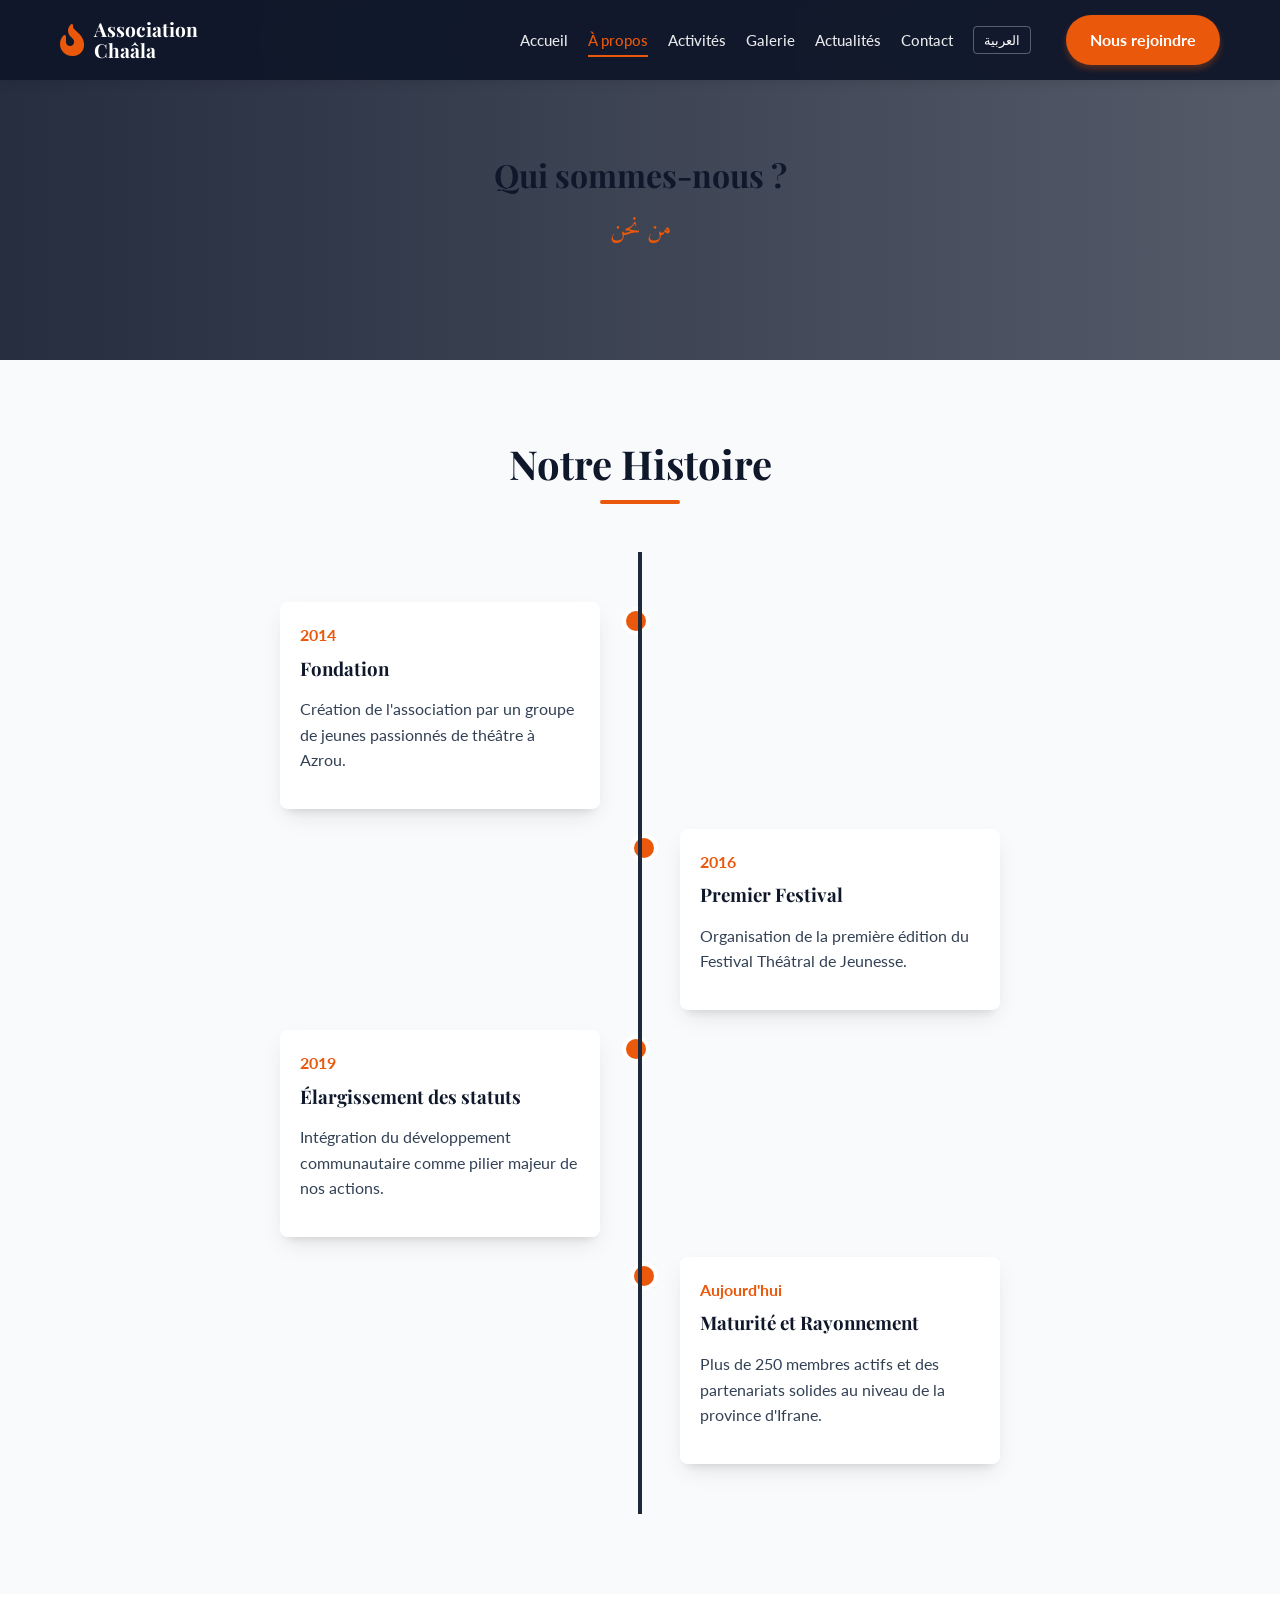
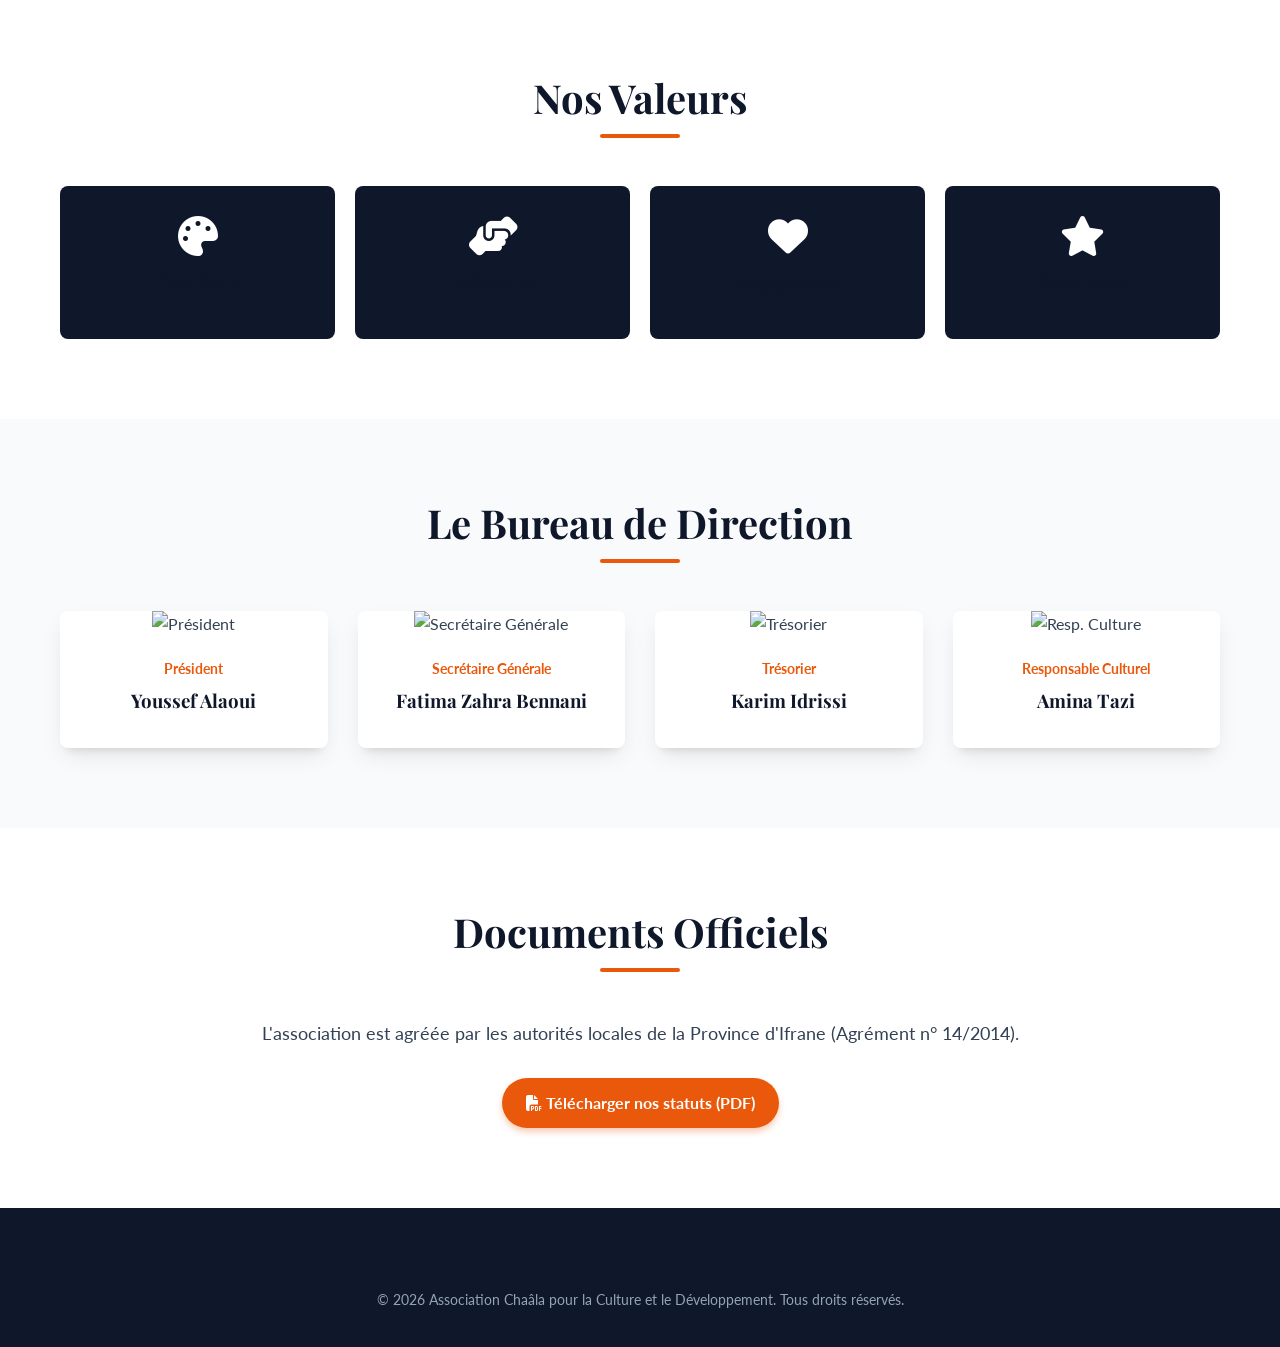
==== about.html @ 46b7f555 "first commit" ====
<!DOCTYPE html>
<html lang="fr" dir="ltr">
<head>
  <meta charset="UTF-8">
  <meta name="viewport" content="width=device-width, initial-scale=1.0">
  <title>À propos - Association Chaâla</title>
  
  <link rel="stylesheet" href="https://cdnjs.cloudflare.com/ajax/libs/font-awesome/6.4.0/css/all.min.css">
  <link rel="stylesheet" href="https://unpkg.com/aos@next/dist/aos.css" />
  <link rel="stylesheet" href="./css/style.css">
  
  <style>
    .page-header {
      height: 40vh;
      background: linear-gradient(to right, rgba(15, 23, 42, 0.9), rgba(15, 23, 42, 0.7)), url('https://images.unsplash.com/photo-1528605105345-5344ea20e269?q=80&w=2070&auto=format&fit=crop') center/cover;
      display: flex;
      align-items: center;
      justify-content: center;
      color: white;
      text-align: center;
      padding-top: 60px;
    }
    
    /* Timeline */
    .timeline {
      position: relative;
      max-width: 800px;
      margin: 0 auto;
      padding: 40px 0;
    }
    .timeline::after {
      content: '';
      position: absolute;
      width: 4px;
      background-color: var(--color-primary-light);
      top: 0; bottom: 0; left: 50%;
      margin-left: -2px;
    }
    .timeline-item {
      padding: 10px 40px;
      position: relative;
      width: 50%;
    }
    .timeline-item::after {
      content: '';
      position: absolute;
      width: 20px; height: 20px;
      right: -10px; top: 15px;
      background-color: var(--color-accent);
      border: 4px solid white;
      border-radius: 50%;
      z-index: 1;
    }
    .timeline-item.left { left: 0; }
    .timeline-item.right { left: 50%; }
    .timeline-item.right::after { left: -10px; }
    .timeline-content {
      padding: 20px;
      background-color: white;
      border-radius: var(--border-radius);
      box-shadow: var(--box-shadow);
    }
    .timeline-date {
      color: var(--color-accent);
      font-weight: bold;
      margin-bottom: 10px;
    }

    /* Values Grid */
    .values-grid {
      display: grid;
      grid-template-columns: repeat(auto-fit, minmax(200px, 1fr));
      gap: 20px;
    }
    .value-card {
      background: var(--color-primary);
      color: white;
      padding: 30px;
      text-align: center;
      border-radius: var(--border-radius);
      transition: var(--transition);
    }
    .value-card:hover {
      background: var(--color-accent);
      transform: translateY(-5px);
    }
    .value-card i {
      font-size: 2.5rem;
      margin-bottom: 15px;
    }

    /* Team Grid */
    .team-grid {
      display: grid;
      grid-template-columns: repeat(auto-fit, minmax(250px, 1fr));
      gap: 30px;
    }
    .team-member {
      background: white;
      border-radius: var(--border-radius);
      overflow: hidden;
      box-shadow: var(--box-shadow);
      text-align: center;
    }
    .team-photo {
      width: 100%;
      height: 250px;
      object-fit: cover;
    }
    .team-info {
      padding: 20px;
    }
    .team-role {
      color: var(--color-accent);
      font-size: 0.9rem;
      font-weight: bold;
      margin-bottom: 10px;
    }
    
    /* Responsive Timeline */
    @media (max-width: 768px) {
      .timeline::after { left: 31px; }
      .timeline-item { width: 100%; padding-left: 70px; padding-right: 25px; }
      .timeline-item.left::after, .timeline-item.right::after { left: 21px; }
      .timeline-item.right { left: 0; }
    }
  </style>
</head>
<body>

  <!-- Header -->
  <header class="header">
    <div class="container nav-container">
      <div class="logo-container">
        <i class="fa-solid fa-fire-flame-curved logo-icon"></i>
        <div class="logo-text">Association<br>Chaâla</div>
      </div>
      <nav class="nav-menu">
        <a href="index.html" class="nav-link">Accueil</a>
        <a href="about.html" class="nav-link active">À propos</a>
        <a href="activities.html" class="nav-link">Activités</a>
        <a href="gallery.html" class="nav-link">Galerie</a>
        <a href="news.html" class="nav-link">Actualités</a>
        <a href="contact.html" class="nav-link">Contact</a>
        <button class="lang-switch">العربية</button>
        <a href="join.html" class="btn btn-primary" style="margin-left: 15px;">Nous rejoindre</a>
      </nav>
      <button class="hamburger"><i class="fa-solid fa-bars"></i></button>
    </div>
  </header>

  <!-- Page Header -->
  <div class="page-header">
    <div class="container" data-aos="fade-up">
      <h1>Qui sommes-nous ?</h1>
      <p style="font-family: var(--font-heading-ar); color: var(--color-accent); font-size: 1.5rem;">من نحن</p>
    </div>
  </div>

  <!-- History Section -->
  <section class="section">
    <div class="container">
      <h2 class="section-title" data-aos="fade-up">Notre Histoire</h2>
      <div class="timeline">
        <div class="timeline-item left" data-aos="fade-right">
          <div class="timeline-content">
            <div class="timeline-date">2014</div>
            <h3>Fondation</h3>
            <p>Création de l'association par un groupe de jeunes passionnés de théâtre à Azrou.</p>
          </div>
        </div>
        <div class="timeline-item right" data-aos="fade-left">
          <div class="timeline-content">
            <div class="timeline-date">2016</div>
            <h3>Premier Festival</h3>
            <p>Organisation de la première édition du Festival Théâtral de Jeunesse.</p>
          </div>
        </div>
        <div class="timeline-item left" data-aos="fade-right">
          <div class="timeline-content">
            <div class="timeline-date">2019</div>
            <h3>Élargissement des statuts</h3>
            <p>Intégration du développement communautaire comme pilier majeur de nos actions.</p>
          </div>
        </div>
        <div class="timeline-item right" data-aos="fade-left">
          <div class="timeline-content">
            <div class="timeline-date">Aujourd'hui</div>
            <h3>Maturité et Rayonnement</h3>
            <p>Plus de 250 membres actifs et des partenariats solides au niveau de la province d'Ifrane.</p>
          </div>
        </div>
      </div>
    </div>
  </section>

  <!-- Values Section -->
  <section class="section" style="background-color: white;">
    <div class="container">
      <h2 class="section-title" data-aos="fade-up">Nos Valeurs</h2>
      <div class="values-grid">
        <div class="value-card" data-aos="zoom-in" data-aos-delay="100">
          <i class="fa-solid fa-palette"></i>
          <h3>Créativité</h3>
        </div>
        <div class="value-card" data-aos="zoom-in" data-aos-delay="200">
          <i class="fa-solid fa-handshake-angle"></i>
          <h3>Solidarité</h3>
        </div>
        <div class="value-card" data-aos="zoom-in" data-aos-delay="300">
          <i class="fa-solid fa-heart"></i>
          <h3>Engagement</h3>
        </div>
        <div class="value-card" data-aos="zoom-in" data-aos-delay="400">
          <i class="fa-solid fa-star"></i>
          <h3>Excellence</h3>
        </div>
      </div>
    </div>
  </section>

  <!-- Team Section -->
  <section class="section">
    <div class="container">
      <h2 class="section-title" data-aos="fade-up">Le Bureau de Direction</h2>
      <div class="team-grid">
        <div class="team-member" data-aos="fade-up" data-aos-delay="100">
          <img src="https://images.unsplash.com/photo-1507003211169-0a1dd7228f2d?w=400&q=80" alt="Président" class="team-photo">
          <div class="team-info">
            <div class="team-role">Président</div>
            <h3>Youssef Alaoui</h3>
          </div>
        </div>
        <div class="team-member" data-aos="fade-up" data-aos-delay="200">
          <img src="https://images.unsplash.com/photo-1494790108377-be9c29b29330?w=400&q=80" alt="Secrétaire Générale" class="team-photo">
          <div class="team-info">
            <div class="team-role">Secrétaire Générale</div>
            <h3>Fatima Zahra Bennani</h3>
          </div>
        </div>
        <div class="team-member" data-aos="fade-up" data-aos-delay="300">
          <img src="https://images.unsplash.com/photo-1500648767791-00dcc994a43e?w=400&q=80" alt="Trésorier" class="team-photo">
          <div class="team-info">
            <div class="team-role">Trésorier</div>
            <h3>Karim Idrissi</h3>
          </div>
        </div>
        <div class="team-member" data-aos="fade-up" data-aos-delay="400">
          <img src="https://images.unsplash.com/photo-1438761681033-6461ffad8d80?w=400&q=80" alt="Resp. Culture" class="team-photo">
          <div class="team-info">
            <div class="team-role">Responsable Culturel</div>
            <h3>Amina Tazi</h3>
          </div>
        </div>
      </div>
    </div>
  </section>

  <!-- Documents Section -->
  <section class="section" style="background-color: white;">
    <div class="container" style="text-align: center;">
      <h2 class="section-title" data-aos="fade-up">Documents Officiels</h2>
      <p style="margin-bottom: 30px; font-size: 1.1rem;">L'association est agréée par les autorités locales de la Province d'Ifrane (Agrément n° 14/2014).</p>
      <a href="#" class="btn btn-primary"><i class="fa-solid fa-file-pdf"></i> Télécharger nos statuts (PDF)</a>
    </div>
  </section>

  <!-- Footer -->
  <footer class="footer">
    <div class="container">
      <div class="footer-bottom" style="border-top: none;">
        <p>&copy; 2026 Association Chaâla pour la Culture et le Développement. Tous droits réservés.</p>
      </div>
    </div>
  </footer>

  <script src="https://unpkg.com/aos@next/dist/aos.js"></script>
  <script src="./js/main.js"></script>
</body>
</html>
---- css/style.css ----
@import url('https://fonts.googleapis.com/css2?family=Amiri:wght@400;700&family=Lato:wght@300;400;700&family=Noto+Kufi+Arabic:wght@300;400;600;700&family=Playfair+Display:ital,wght@0,400;0,600;0,700;1,400&display=swap');

:root {
  /* Colors */
  --color-primary: #0f172a; /* Night Blue */
  --color-primary-light: #1e293b;
  --color-accent: #ea580c; /* Flame Orange */
  --color-accent-hover: #c2410c;
  --color-text: #334155;
  --color-text-light: #64748b;
  --color-bg: #f8fafc;
  --color-white: #ffffff;
  
  /* Fonts */
  --font-heading-fr: 'Playfair Display', serif;
  --font-body-fr: 'Lato', sans-serif;
  --font-heading-ar: 'Amiri', serif;
  --font-body-ar: 'Noto Kufi Arabic', sans-serif;
  
  /* Utilities */
  --transition: all 0.3s cubic-bezier(0.4, 0, 0.2, 1);
  --border-radius: 8px;
  --box-shadow: 0 10px 25px -5px rgba(0, 0, 0, 0.1), 0 8px 10px -6px rgba(0, 0, 0, 0.1);
}

/* Base Styles */
* {
  margin: 0;
  padding: 0;
  box-sizing: border-box;
}

html {
  scroll-behavior: smooth;
  font-size: 16px;
}

body {
  font-family: var(--font-body-fr);
  color: var(--color-text);
  background-color: var(--color-bg);
  line-height: 1.6;
  overflow-x: hidden;
}

/* Typography */
h1, h2, h3, h4, h5, h6 {
  font-family: var(--font-heading-fr);
  color: var(--color-primary);
  line-height: 1.2;
  margin-bottom: 1rem;
}

p {
  margin-bottom: 1rem;
}

a {
  text-decoration: none;
  color: inherit;
  transition: var(--transition);
}

ul {
  list-style: none;
}

/* Arabic Support */
[dir="rtl"] {
  font-family: var(--font-body-ar);
}

[dir="rtl"] h1, [dir="rtl"] h2, [dir="rtl"] h3, [dir="rtl"] h4, [dir="rtl"] h5, [dir="rtl"] h6 {
  font-family: var(--font-heading-ar);
}

/* Layout Utilities */
.container {
  width: 100%;
  max-width: 1200px;
  margin: 0 auto;
  padding: 0 20px;
}

.section {
  padding: 80px 0;
}

.section-title {
  text-align: center;
  margin-bottom: 3rem;
  font-size: 2.5rem;
  position: relative;
  padding-bottom: 1rem;
}

.section-title::after {
  content: '';
  position: absolute;
  bottom: 0;
  left: 50%;
  transform: translateX(-50%);
  width: 80px;
  height: 4px;
  background-color: var(--color-accent);
  border-radius: 2px;
}

[dir="rtl"] .section-title::after {
  right: 50%;
  left: auto;
  transform: translateX(50%);
}

/* Buttons */
.btn {
  display: inline-block;
  padding: 12px 24px;
  border-radius: 30px;
  font-weight: 700;
  cursor: pointer;
  border: none;
  transition: var(--transition);
  text-align: center;
  font-family: inherit;
}

.btn-primary {
  background-color: var(--color-accent);
  color: var(--color-white);
  box-shadow: 0 4px 6px rgba(234, 88, 12, 0.3);
}

.btn-primary:hover {
  background-color: var(--color-accent-hover);
  transform: translateY(-2px);
  box-shadow: 0 6px 12px rgba(234, 88, 12, 0.4);
}

.btn-outline {
  background-color: transparent;
  color: var(--color-white);
  border: 2px solid var(--color-white);
}

.btn-outline:hover {
  background-color: var(--color-white);
  color: var(--color-primary);
}

/* Header & Navbar */
.header {
  position: fixed;
  top: 0;
  left: 0;
  width: 100%;
  z-index: 1000;
  background-color: rgba(15, 23, 42, 0.95);
  backdrop-filter: blur(10px);
  transition: var(--transition);
  padding: 15px 0;
  box-shadow: 0 2px 10px rgba(0, 0, 0, 0.1);
}

.header.scrolled {
  padding: 10px 0;
}

.nav-container {
  display: flex;
  justify-content: space-between;
  align-items: center;
}

.logo-container {
  display: flex;
  align-items: center;
  gap: 10px;
  color: var(--color-white);
}

.logo-icon {
  font-size: 2rem;
  color: var(--color-accent);
}

.logo-text {
  font-family: var(--font-heading-fr);
  font-size: 1.2rem;
  font-weight: 700;
  line-height: 1.1;
}

[dir="rtl"] .logo-text {
  font-family: var(--font-heading-ar);
}

.nav-menu {
  display: flex;
  align-items: center;
  gap: 20px;
}

.nav-link {
  color: var(--color-white);
  font-weight: 500;
  font-size: 0.95rem;
  position: relative;
  opacity: 0.9;
}

.nav-link:hover, .nav-link.active {
  color: var(--color-accent);
  opacity: 1;
}

.nav-link::after {
  content: '';
  position: absolute;
  bottom: -5px;
  left: 0;
  width: 0;
  height: 2px;
  background-color: var(--color-accent);
  transition: var(--transition);
}

.nav-link:hover::after, .nav-link.active::after {
  width: 100%;
}

[dir="rtl"] .nav-link::after {
  right: 0;
  left: auto;
}

.lang-switch {
  cursor: pointer;
  background: none;
  border: 1px solid rgba(255, 255, 255, 0.3);
  color: var(--color-white);
  padding: 5px 10px;
  border-radius: 4px;
  font-family: inherit;
  transition: var(--transition);
}

.lang-switch:hover {
  background-color: rgba(255, 255, 255, 0.1);
  border-color: var(--color-white);
}

.hamburger {
  display: none;
  cursor: pointer;
  background: none;
  border: none;
  color: var(--color-white);
  font-size: 1.5rem;
}

/* Footer */
.footer {
  background-color: var(--color-primary);
  color: var(--color-white);
  padding: 60px 0 20px;
}

.footer-grid {
  display: grid;
  grid-template-columns: repeat(auto-fit, minmax(250px, 1fr));
  gap: 40px;
  margin-bottom: 40px;
}

.footer-col h3 {
  color: var(--color-white);
  font-size: 1.2rem;
  margin-bottom: 20px;
  position: relative;
  padding-bottom: 10px;
}

.footer-col h3::after {
  content: '';
  position: absolute;
  bottom: 0;
  left: 0;
  width: 40px;
  height: 2px;
  background-color: var(--color-accent);
}

[dir="rtl"] .footer-col h3::after {
  right: 0;
  left: auto;
}

.footer-links li {
  margin-bottom: 10px;
}

.footer-links a {
  color: #cbd5e1;
  transition: var(--transition);
}

.footer-links a:hover {
  color: var(--color-accent);
  padding-left: 5px;
}

[dir="rtl"] .footer-links a:hover {
  padding-left: 0;
  padding-right: 5px;
}

.social-icons {
  display: flex;
  gap: 15px;
  margin-top: 20px;
}

.social-icon {
  display: flex;
  align-items: center;
  justify-content: center;
  width: 40px;
  height: 40px;
  background-color: rgba(255, 255, 255, 0.1);
  border-radius: 50%;
  color: var(--color-white);
  transition: var(--transition);
}

.social-icon:hover {
  background-color: var(--color-accent);
  transform: translateY(-3px);
}

.footer-bottom {
  text-align: center;
  padding-top: 20px;
  border-top: 1px solid rgba(255, 255, 255, 0.1);
  color: #94a3b8;
  font-size: 0.9rem;
}

/* Responsive */
@media (max-width: 992px) {
  .nav-menu {
    position: fixed;
    top: 0;
    left: -100%;
    width: 80%;
    height: 100vh;
    background-color: var(--color-primary);
    flex-direction: column;
    justify-content: center;
    transition: var(--transition);
    box-shadow: 5px 0 15px rgba(0, 0, 0, 0.2);
  }
  
  [dir="rtl"] .nav-menu {
    left: auto;
    right: -100%;
    box-shadow: -5px 0 15px rgba(0, 0, 0, 0.2);
  }

  .nav-menu.active {
    left: 0;
  }
  
  [dir="rtl"] .nav-menu.active {
    right: 0;
  }

  .hamburger {
    display: block;
    z-index: 1001;
  }
}
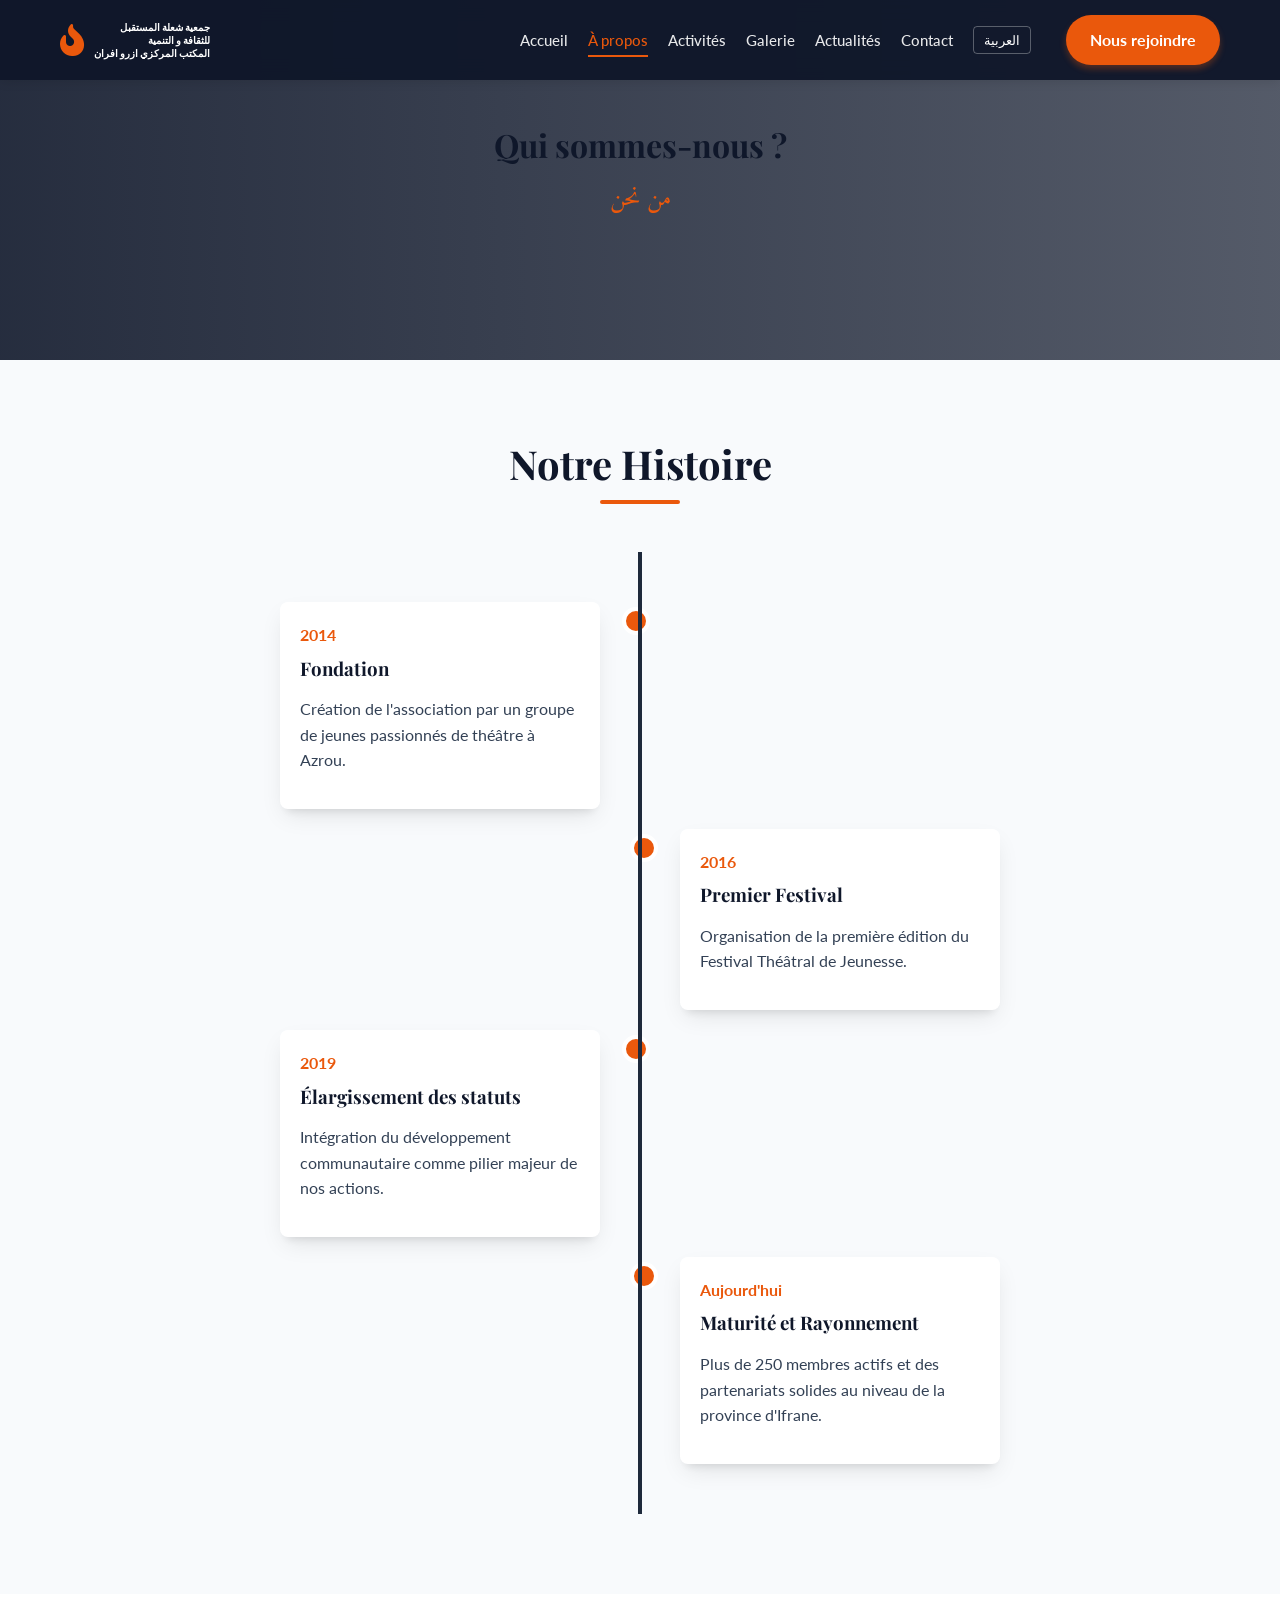
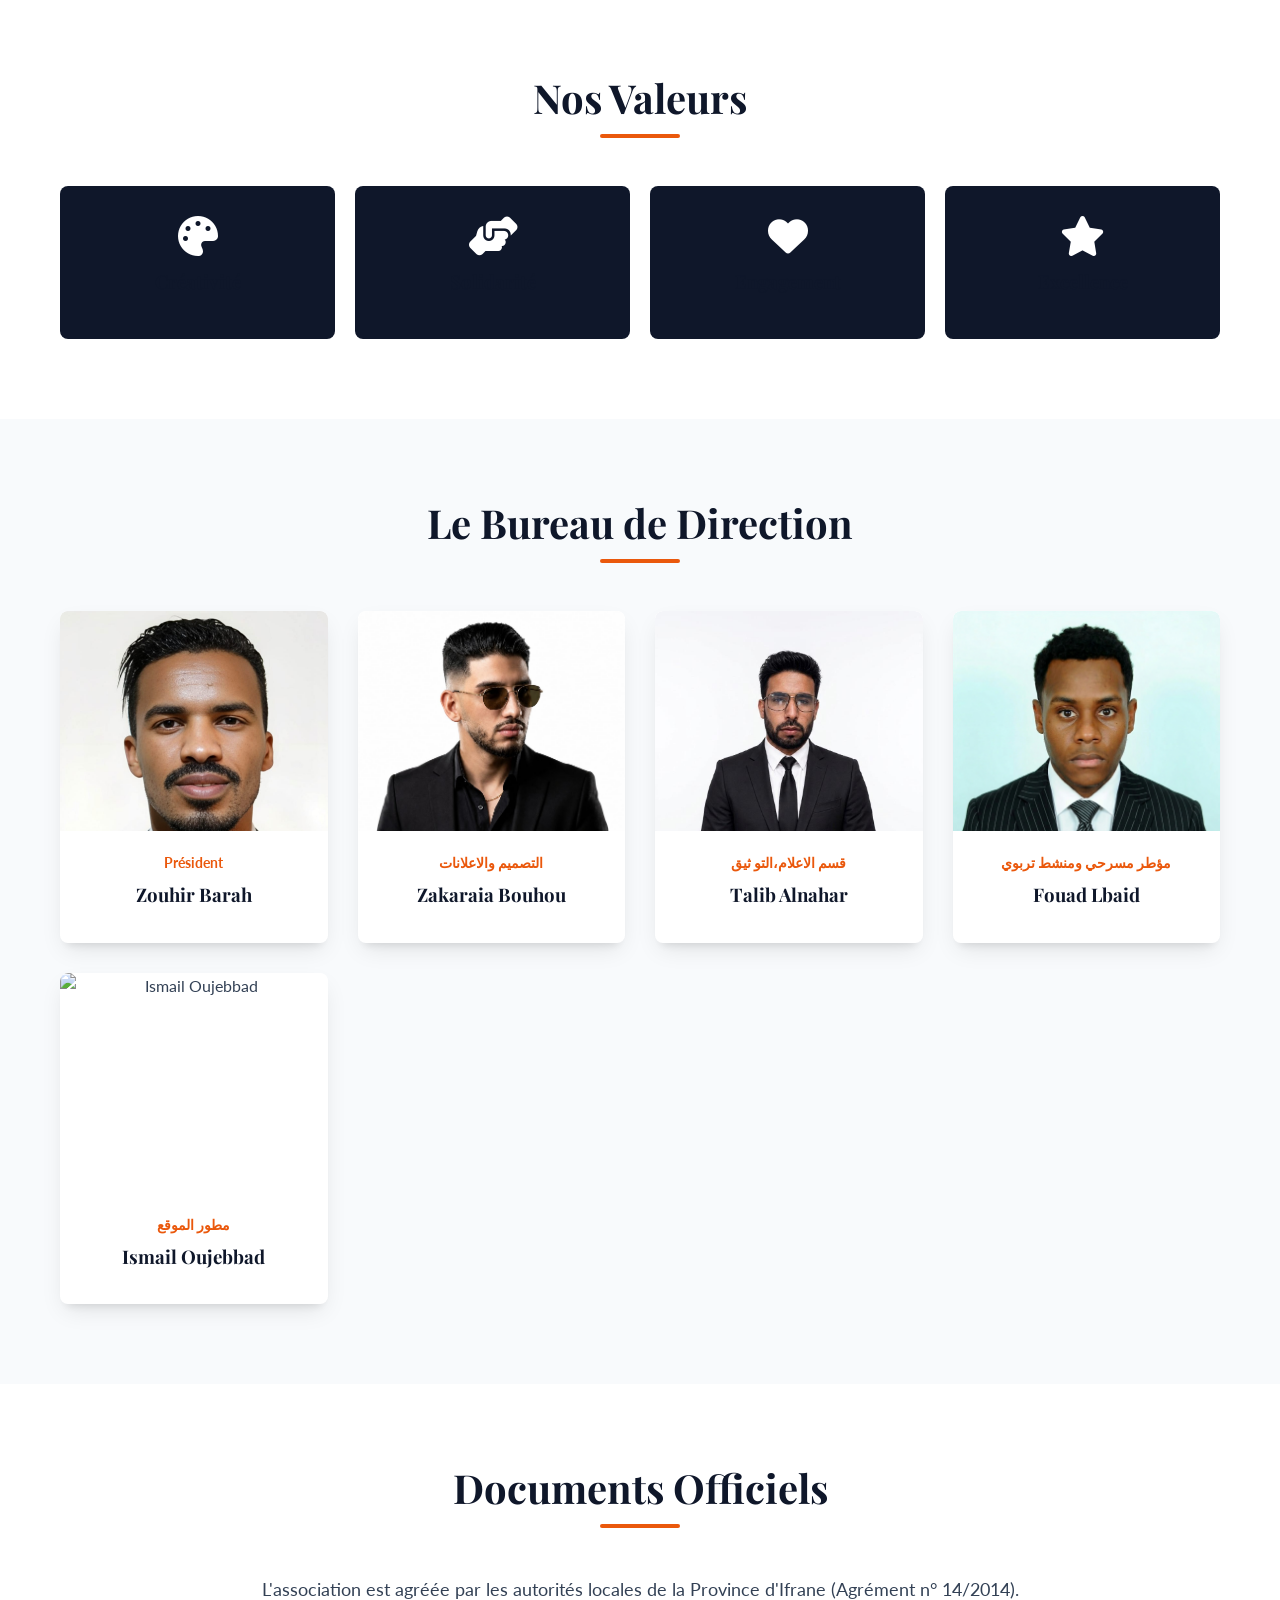
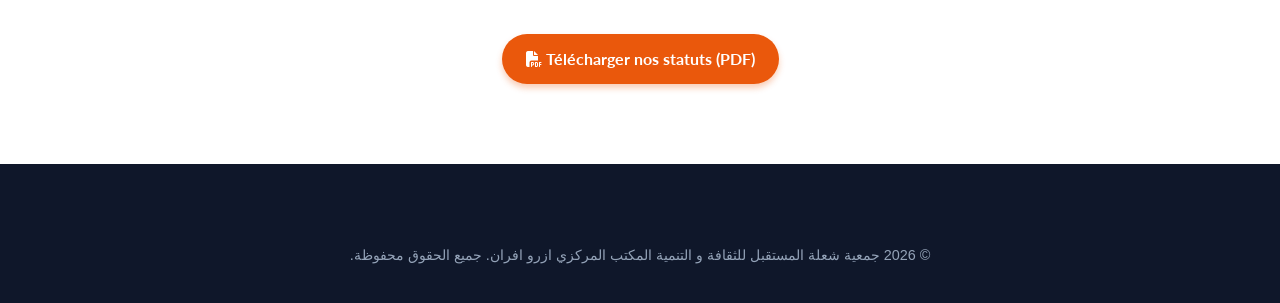
==== commit 33a32dae: "Site complet - photos, galerie, actualités, membres" ====
--- a/about.html
+++ b/about.html
@@ -3,22 +3,20 @@
 <head>
   <meta charset="UTF-8">
   <meta name="viewport" content="width=device-width, initial-scale=1.0">
-  <title>À propos - Association Chaâla</title>
+  <title>من نحن - جمعية شعلة المستقبل للثقافة و التنمية المكتب المركزي ازرو افران</title>
   
   <link rel="stylesheet" href="https://cdnjs.cloudflare.com/ajax/libs/font-awesome/6.4.0/css/all.min.css">
   <link rel="stylesheet" href="https://unpkg.com/aos@next/dist/aos.css" />
   <link rel="stylesheet" href="./css/style.css">
-  
   <style>
     .page-header {
       height: 40vh;
-      background: linear-gradient(to right, rgba(15, 23, 42, 0.9), rgba(15, 23, 42, 0.7)), url('https://images.unsplash.com/photo-1528605105345-5344ea20e269?q=80&w=2070&auto=format&fit=crop') center/cover;
+      background: linear-gradient(to right, rgba(15, 23, 42, 0.9), rgba(15, 23, 42, 0.7)), url('https://images.unsplash.com/photo-1522071820081-009f0129c71c?q=80&w=2070&auto=format&fit=crop') center/cover;
       display: flex;
       align-items: center;
       justify-content: center;
       color: white;
       text-align: center;
-      padding-top: 60px;
     }
     
     /* Timeline */
@@ -27,13 +25,16 @@
       max-width: 800px;
       margin: 0 auto;
       padding: 40px 0;
+      overflow: hidden;
     }
     .timeline::after {
       content: '';
       position: absolute;
       width: 4px;
       background-color: var(--color-primary-light);
-      top: 0; bottom: 0; left: 50%;
+      top: 0;
+      height: 100%;
+      left: 50%;
       margin-left: -2px;
     }
     .timeline-item {
@@ -116,14 +117,30 @@
       font-weight: bold;
       margin-bottom: 10px;
     }
-    
-    /* Responsive Timeline */
     @media (max-width: 768px) {
       .timeline::after { left: 31px; }
       .timeline-item { width: 100%; padding-left: 70px; padding-right: 25px; }
       .timeline-item.left::after, .timeline-item.right::after { left: 21px; }
       .timeline-item.right { left: 0; }
     }
+.avatar {
+  width: 100%;
+  height: 250px;
+  border-radius: 50%;
+  display: flex;
+  align-items: center;
+  justify-content: center;
+  color: #fff;
+  font-size: 4rem;
+  font-weight: bold;
+  text-transform: uppercase;
+}
+.avatar-zb, .avatar-ta, .avatar-fl {
+  background: linear-gradient(135deg, #FF6B00, #ff9a00);
+}
+.avatar-zb2 {
+  background: linear-gradient(135deg, #e63900, #ff6b00);
+}
   </style>
 </head>
 <body>
@@ -133,7 +150,7 @@
     <div class="container nav-container">
       <div class="logo-container">
         <i class="fa-solid fa-fire-flame-curved logo-icon"></i>
-        <div class="logo-text">Association<br>Chaâla</div>
+        <div class="logo-text" dir="rtl" style="font-size:0.62rem;line-height:1.35;">جمعية شعلة المستقبل<br>للثقافة و التنمية<br>المكتب المركزي ازرو افران</div>
       </div>
       <nav class="nav-menu">
         <a href="index.html" class="nav-link">Accueil</a>
@@ -225,31 +242,54 @@
       <h2 class="section-title" data-aos="fade-up">Le Bureau de Direction</h2>
       <div class="team-grid">
         <div class="team-member" data-aos="fade-up" data-aos-delay="100">
-          <img src="https://images.unsplash.com/photo-1507003211169-0a1dd7228f2d?w=400&q=80" alt="Président" class="team-photo">
+  <div style="width:100%; height:220px; overflow:hidden; border-radius:8px 8px 0 0; background:#eee;">
+    <img src="images/Nouveau dossier/zouhir.jpg.jpeg"
+         alt="Zouhir Barah" 
+         style="width:100%; height:220px; object-fit:cover; object-position:top center; display:block; max-width:100%;">
+  </div>
+  <div class="team-info">
+    <div class="team-role">Président</div>
+    <h3>Zouhir Barah</h3>
+  </div>
+</div>
+        <div class="team-member" data-aos="fade-up" data-aos-delay="200">
+          <div style="width:100%; height:220px; overflow:hidden; border-radius:8px 8px 0 0;">
+  <img src="./images/Nouveau dossier/Zakaria.jpg.jpeg" alt="Zakaraia Bouhou"
+       style="width:100%; height:100%; object-fit:cover; object-position:center top; display:block;">
+</div>
           <div class="team-info">
-            <div class="team-role">Président</div>
-            <h3>Youssef Alaoui</h3>
-          </div>
-        </div>
-        <div class="team-member" data-aos="fade-up" data-aos-delay="200">
-          <img src="https://images.unsplash.com/photo-1494790108377-be9c29b29330?w=400&q=80" alt="Secrétaire Générale" class="team-photo">
+            <div class="team-role">التصميم  والاعلانات</div>
+            <h3>Zakaraia Bouhou</h3>
+          </div>
+        </div>
+        <div class="team-member" data-aos="fade-up" data-aos-delay="300">
+          <div style="width:100%; height:220px; overflow:hidden; border-radius:8px 8px 0 0;">
+  <img src="./images/Nouveau dossier/talib.jpg" alt="Talib Albhar"
+       style="width:100%; height:100%; object-fit:cover; object-position:center top; display:block;">
+</div>
           <div class="team-info">
-            <div class="team-role">Secrétaire Générale</div>
-            <h3>Fatima Zahra Bennani</h3>
-          </div>
-        </div>
-        <div class="team-member" data-aos="fade-up" data-aos-delay="300">
-          <img src="https://images.unsplash.com/photo-1500648767791-00dcc994a43e?w=400&q=80" alt="Trésorier" class="team-photo">
+            <div class="team-role">قسم الاعلام،التو ثيق </div>
+            <h3>Talib Alnahar</h3>
+          </div>
+        </div>
+        <div class="team-member" data-aos="fade-up" data-aos-delay="400">
+          <div style="width:100%; height:220px; overflow:hidden; border-radius:8px 8px 0 0;">
+  <img src="./images/Nouveau dossier/fouad.jpg" alt="Fouad Lbaid"
+       style="width:100%; height:100%; object-fit:cover; object-position:center top; display:block;">
+</div>
           <div class="team-info">
-            <div class="team-role">Trésorier</div>
-            <h3>Karim Idrissi</h3>
-          </div>
-        </div>
-        <div class="team-member" data-aos="fade-up" data-aos-delay="400">
-          <img src="https://images.unsplash.com/photo-1438761681033-6461ffad8d80?w=400&q=80" alt="Resp. Culture" class="team-photo">
+            <div class="team-role"> مؤطر مسرحي ومنشط تربوي</div>
+            <h3>Fouad Lbaid</h3>
+          </div>
+        </div>
+        <div class="team-member" data-aos="fade-up" data-aos-delay="500">
+          <div style="width:100%; height:220px; overflow:hidden; border-radius:8px 8px 0 0;">
+            <img src="./images/Nouveau dossier/ismail.jpg" alt="Ismail Oujebbad"
+                 style="width:100%; height:100%; object-fit:cover; object-position:center top; display:block;">
+          </div>
           <div class="team-info">
-            <div class="team-role">Responsable Culturel</div>
-            <h3>Amina Tazi</h3>
+            <div class="team-role">مطور الموقع</div>
+            <h3>Ismail Oujebbad</h3>
           </div>
         </div>
       </div>
@@ -269,7 +309,7 @@
   <footer class="footer">
     <div class="container">
       <div class="footer-bottom" style="border-top: none;">
-        <p>&copy; 2026 Association Chaâla pour la Culture et le Développement. Tous droits réservés.</p>
+        <p dir="rtl">&copy; 2026 جمعية شعلة المستقبل للثقافة و التنمية المكتب المركزي ازرو افران. جميع الحقوق محفوظة.</p>
       </div>
     </div>
   </footer>
